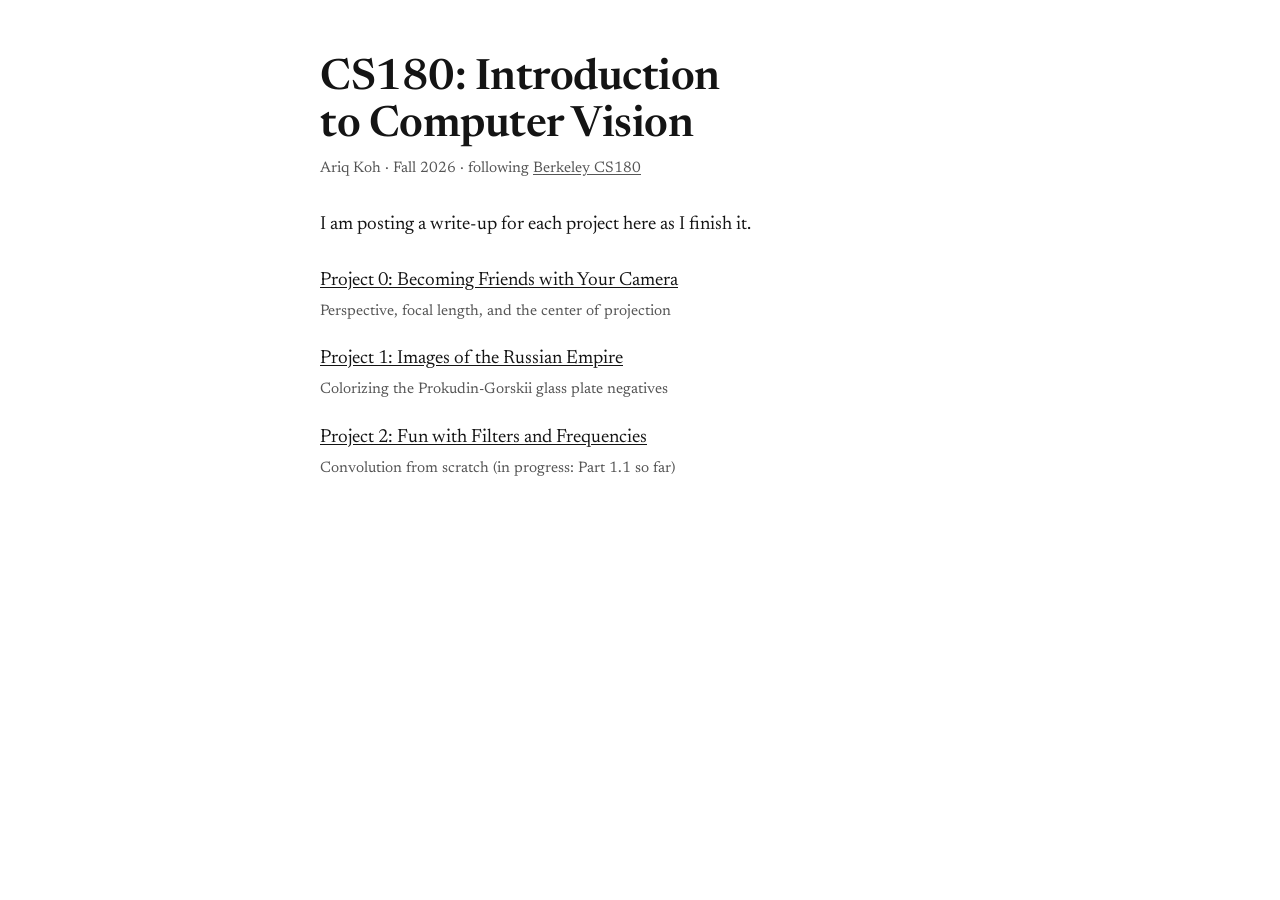
==== index.html @ 40326b18 "1,1 page" ====
<!doctype html>
<html lang="en">
<head>
<meta charset="utf-8">
<meta name="viewport" content="width=device-width, initial-scale=1">
<title>CS180: Introduction to Computer Vision</title>
<meta name="description" content="Project write-ups for CS180 Introduction to Computer Vision, Fall 2026.">
<link rel="preconnect" href="https://fonts.googleapis.com">
<link rel="preconnect" href="https://fonts.gstatic.com" crossorigin>
<link rel="stylesheet" href="https://fonts.googleapis.com/css2?family=Newsreader:ital,opsz,wght@0,6..72,400;0,6..72,600;1,6..72,400&display=swap">
<link rel="stylesheet" href="styles.css">
</head>
<body>
<main class="doc">

  <h1>CS180: Introduction to Computer Vision</h1>
  <p class="sub">
    Ariq Koh · Fall 2026 · 
    following <a href="https://cal-cs180.github.io/fa26/">Berkeley CS180</a>
  </p>

  <p>I am posting a write-up for each project here as I finish it.</p>

  <ul class="projlist">
    <li>
      <a href="proj0/">Project 0: Becoming Friends with Your Camera</a><br>
      <span class="sub">Perspective, focal length, and the center of projection</span>
    </li>
    <li>
      <a href="proj1/">Project 1: Images of the Russian Empire</a><br>
      <span class="sub">Colorizing the Prokudin-Gorskii glass plate negatives</span>
    </li>
    <li>
      <a href="proj2/">Project 2: Fun with Filters and Frequencies</a><br>
      <span class="sub">Convolution from scratch (in progress: Part 1.1 so far)</span>
    </li>
  </ul>

</main>
</body>
</html>
---- styles.css ----
/* CS180 coursework — plain document. Newsreader, black on white, no chrome. */

*, *::before, *::after { box-sizing: border-box; }
html { -webkit-text-size-adjust: 100%; }

body {
  margin: 0;
  background: #fff;
  color: #141414;
  font-family: "Newsreader", Charter, Cambria, Georgia, "Times New Roman", serif;
  font-optical-sizing: auto;
  font-size: 19px;
  line-height: 1.58;
}

.doc {
  max-width: 54rem;
  margin: 0 auto;
  padding: 3.5rem 1.25rem 6rem;
}
.doc > *        { max-width: 40rem; margin-inline: auto; }
.doc > figure   { max-width: 54rem; }
.doc > figure.narrow { max-width: 34rem; }
.doc > .gif     { max-width: 560px; }

h1 {
  font-size: clamp(2.1rem, 6vw, 2.7rem);
  font-weight: 600;
  line-height: 1.08;
  letter-spacing: -0.011em;
  text-wrap: balance;
  margin: 0 0 .5rem;
}
h2 {
  font-size: 1.5rem;
  font-weight: 600;
  line-height: 1.15;
  text-wrap: balance;
  margin: 3.2rem 0 .4rem;
  padding-top: 1.5rem;
  border-top: 1px solid #ddd;
}
p  { margin: 0 0 1rem; }

a { color: inherit; text-decoration: underline; text-underline-offset: 2px; }
a:hover { text-decoration-thickness: 2px; }

.sub   { color: #555; font-size: .95rem; margin-block: 0 1.8rem; }
.toc   { color: #555; font-size: .95rem; margin-block: 1.8rem 0; }
.toc .nb { white-space: nowrap; }
.setup { color: #555; margin-block: .5rem 1.3rem; }

figure { margin: 2.2rem auto; }
figure img { display: block; width: 100%; height: auto; }
.pair { display: grid; grid-template-columns: 1fr 1fr; gap: .55rem; }
figcaption { font-size: .87rem; color: #555; margin-top: .55rem; }
figcaption b { color: #141414; font-weight: 600; }

.stills { display: grid; grid-template-columns: repeat(6, 1fr); gap: .45rem; margin: 1.7rem auto 0; }
.stills figure { margin: 0; }

.projlist { list-style: none; padding: 0; margin-block: 1.6rem 0; }
.projlist li { margin: 0 0 1.15rem; }

@media (max-width: 640px) {
  body { font-size: 18px; }
  .pair   { grid-template-columns: 1fr; }
  .stills { grid-template-columns: repeat(3, 1fr); }
}

@media print {
  body { font-size: 11pt; color: #000; }
  .doc { padding: 0; }
  h2 { border-color: #999; }
  a { color: #000; }
  figure, .pair { break-inside: avoid; }
}
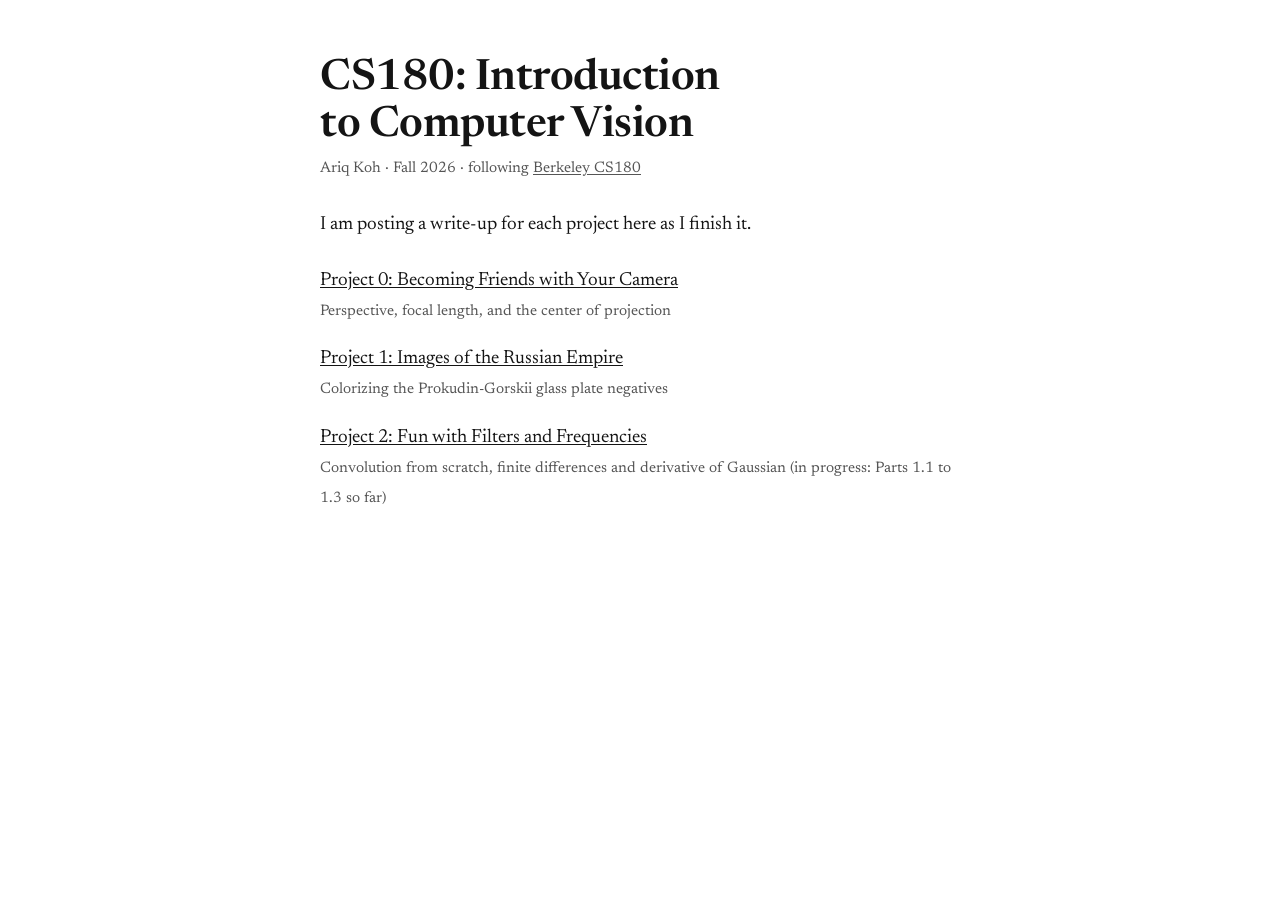
==== commit b3996879: "proj2 part 1" ====
--- a/index.html
+++ b/index.html
@@ -32,7 +32,7 @@
     </li>
     <li>
       <a href="proj2/">Project 2: Fun with Filters and Frequencies</a><br>
-      <span class="sub">Convolution from scratch (in progress: Part 1.1 so far)</span>
+      <span class="sub">Convolution from scratch, finite differences and derivative of Gaussian (in progress: Parts 1.1 to 1.3 so far)</span>
     </li>
   </ul>
 
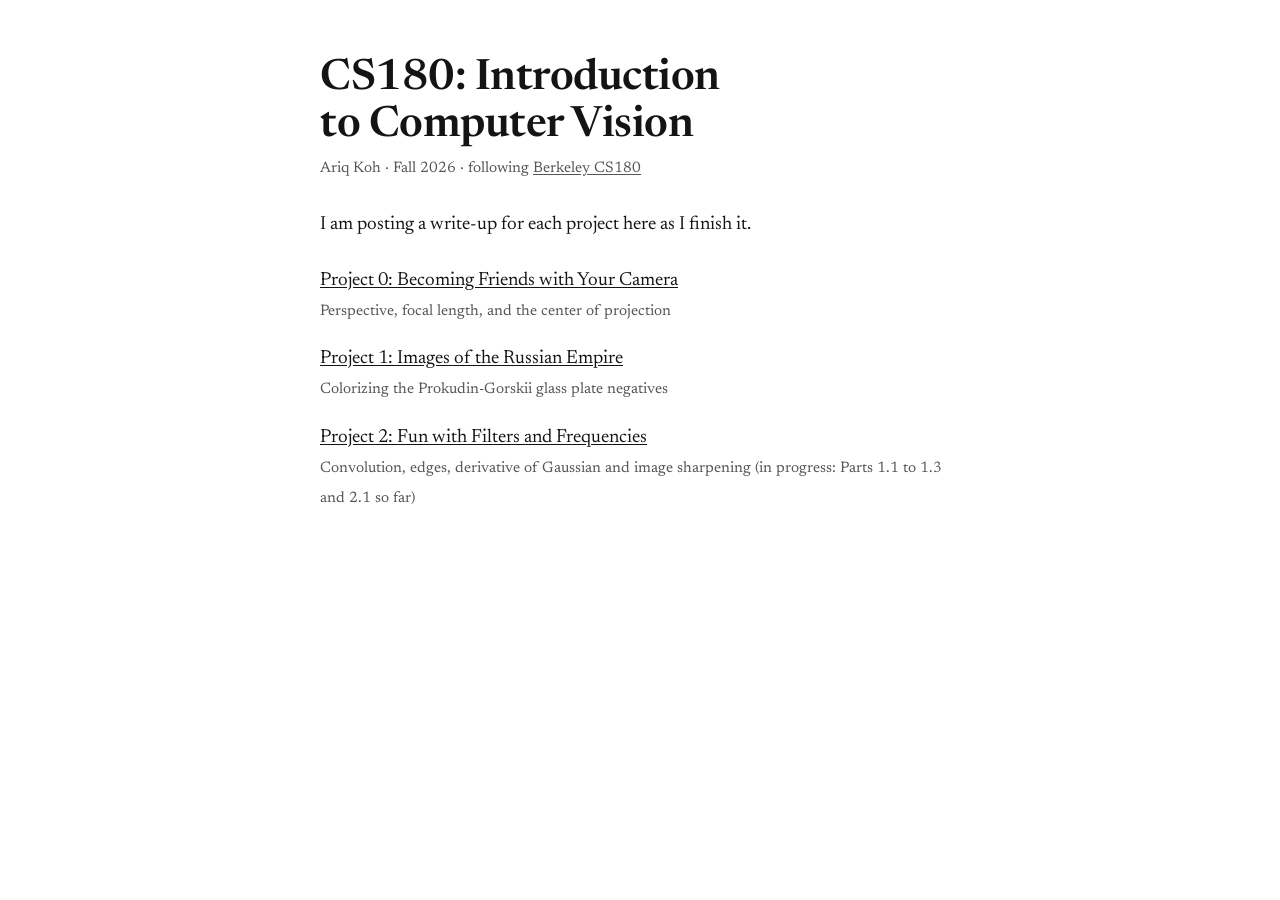
==== commit bf163b8e: "part 2.1" ====
--- a/index.html
+++ b/index.html
@@ -32,7 +32,7 @@
     </li>
     <li>
       <a href="proj2/">Project 2: Fun with Filters and Frequencies</a><br>
-      <span class="sub">Convolution from scratch, finite differences and derivative of Gaussian (in progress: Parts 1.1 to 1.3 so far)</span>
+      <span class="sub">Convolution, edges, derivative of Gaussian and image sharpening (in progress: Parts 1.1 to 1.3 and 2.1 so far)</span>
     </li>
   </ul>
 
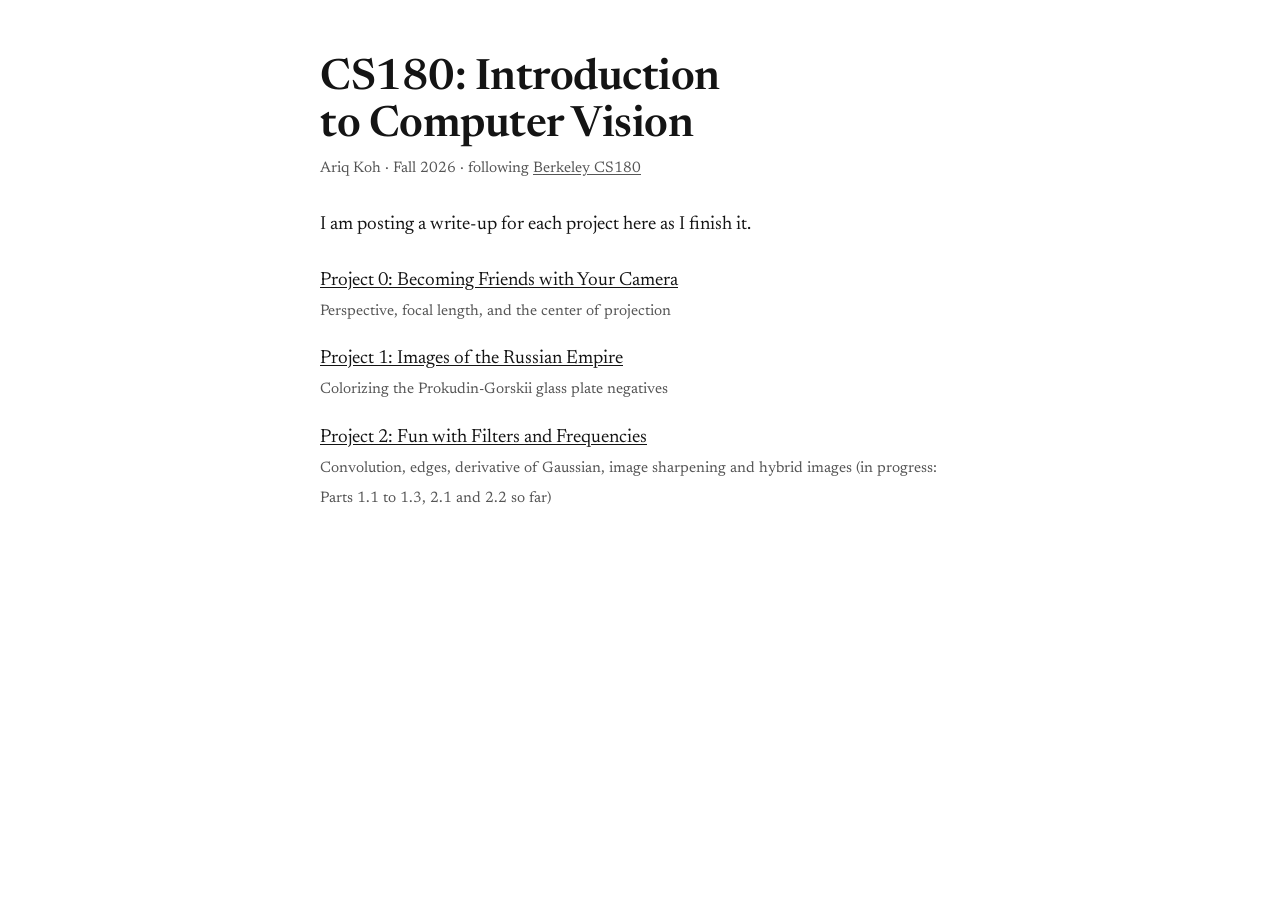
==== commit 9d7c6179: "2.2" ====
--- a/index.html
+++ b/index.html
@@ -32,7 +32,7 @@
     </li>
     <li>
       <a href="proj2/">Project 2: Fun with Filters and Frequencies</a><br>
-      <span class="sub">Convolution, edges, derivative of Gaussian and image sharpening (in progress: Parts 1.1 to 1.3 and 2.1 so far)</span>
+      <span class="sub">Convolution, edges, derivative of Gaussian, image sharpening and hybrid images (in progress: Parts 1.1 to 1.3, 2.1 and 2.2 so far)</span>
     </li>
   </ul>
 
--- a/styles.css
+++ b/styles.css
@@ -21,7 +21,7 @@
 .doc > *        { max-width: 40rem; margin-inline: auto; }
 .doc > figure   { max-width: 54rem; }
 .doc > figure.narrow { max-width: 34rem; }
-.doc > .gif     { max-width: 560px; }
+.doc > .gif     { max-width: 420px; }
 
 h1 {
   font-size: clamp(2.1rem, 6vw, 2.7rem);
@@ -64,7 +64,6 @@
 
 @media (max-width: 640px) {
   body { font-size: 18px; }
-  .pair   { grid-template-columns: 1fr; }
   .stills { grid-template-columns: repeat(3, 1fr); }
 }
 
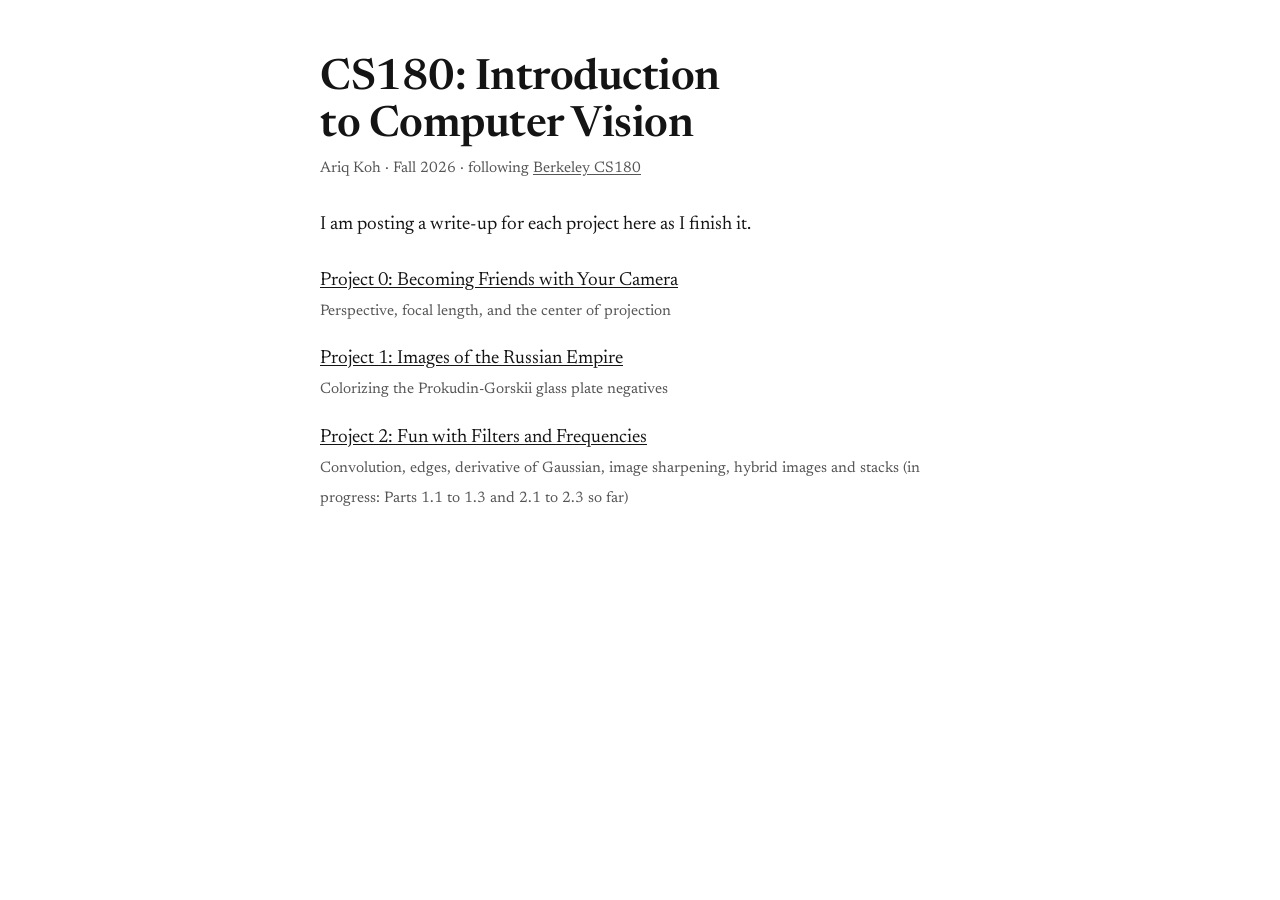
==== commit 18eca0fe: "oraple and pikazard" ====
--- a/index.html
+++ b/index.html
@@ -32,7 +32,7 @@
     </li>
     <li>
       <a href="proj2/">Project 2: Fun with Filters and Frequencies</a><br>
-      <span class="sub">Convolution, edges, derivative of Gaussian, image sharpening and hybrid images (in progress: Parts 1.1 to 1.3, 2.1 and 2.2 so far)</span>
+      <span class="sub">Convolution, edges, derivative of Gaussian, image sharpening, hybrid images and stacks (in progress: Parts 1.1 to 1.3 and 2.1 to 2.3 so far)</span>
     </li>
   </ul>
 
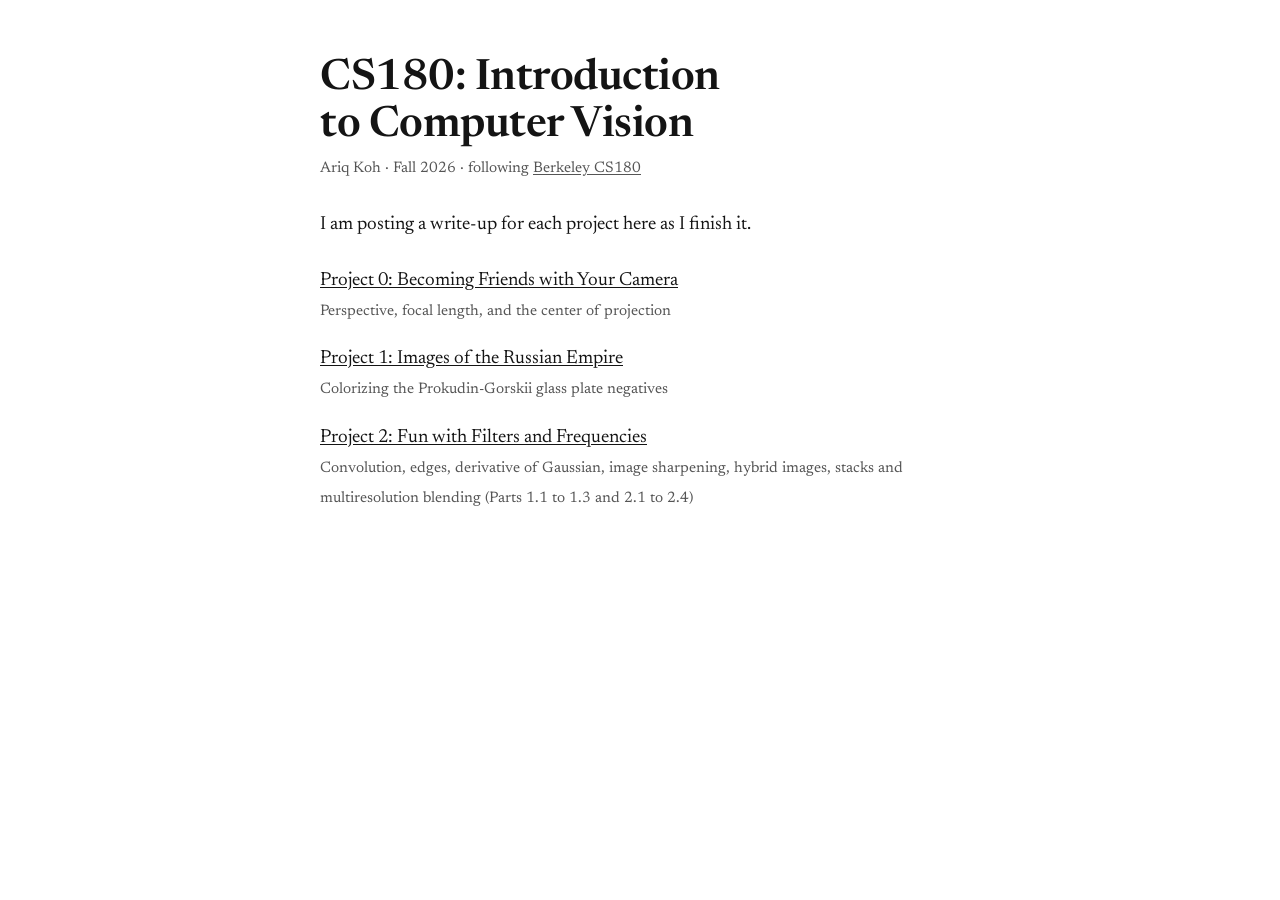
==== commit 02e0c3f0: "meme blend" ====
--- a/index.html
+++ b/index.html
@@ -32,7 +32,7 @@
     </li>
     <li>
       <a href="proj2/">Project 2: Fun with Filters and Frequencies</a><br>
-      <span class="sub">Convolution, edges, derivative of Gaussian, image sharpening, hybrid images and stacks (in progress: Parts 1.1 to 1.3 and 2.1 to 2.3 so far)</span>
+      <span class="sub">Convolution, edges, derivative of Gaussian, image sharpening, hybrid images, stacks and multiresolution blending (Parts 1.1 to 1.3 and 2.1 to 2.4)</span>
     </li>
   </ul>
 
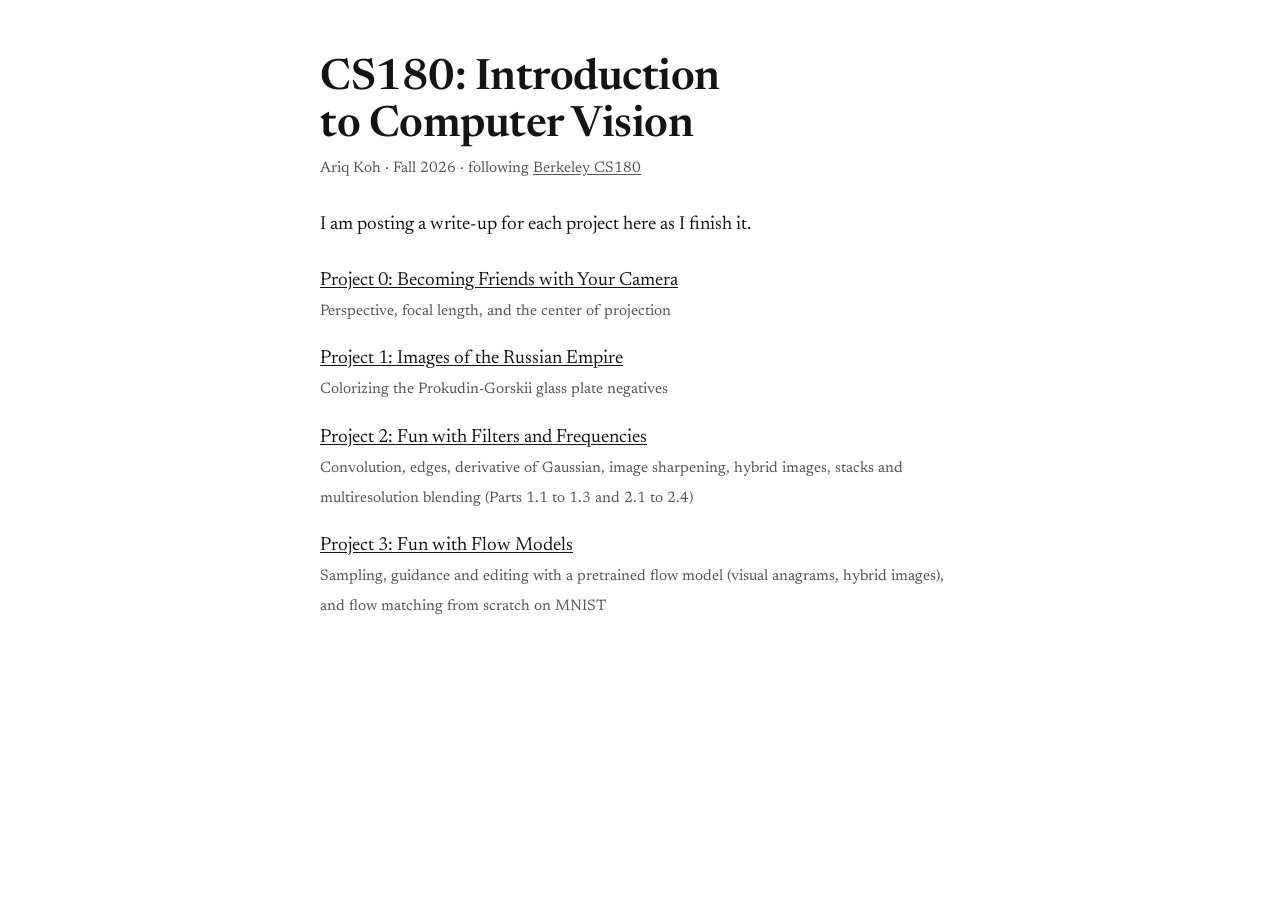
==== commit 89f878b1: "proj3 page Co-Authored-By: Claude Sonnet 5.5 <noreply@anthropic.com>" ====
--- a/index.html
+++ b/index.html
@@ -34,6 +34,10 @@
       <a href="proj2/">Project 2: Fun with Filters and Frequencies</a><br>
       <span class="sub">Convolution, edges, derivative of Gaussian, image sharpening, hybrid images, stacks and multiresolution blending (Parts 1.1 to 1.3 and 2.1 to 2.4)</span>
     </li>
+    <li>
+      <a href="proj3/">Project 3: Fun with Flow Models</a><br>
+      <span class="sub">Sampling, guidance and editing with a pretrained flow model (visual anagrams, hybrid images), and flow matching from scratch on MNIST</span>
+    </li>
   </ul>
 
 </main>
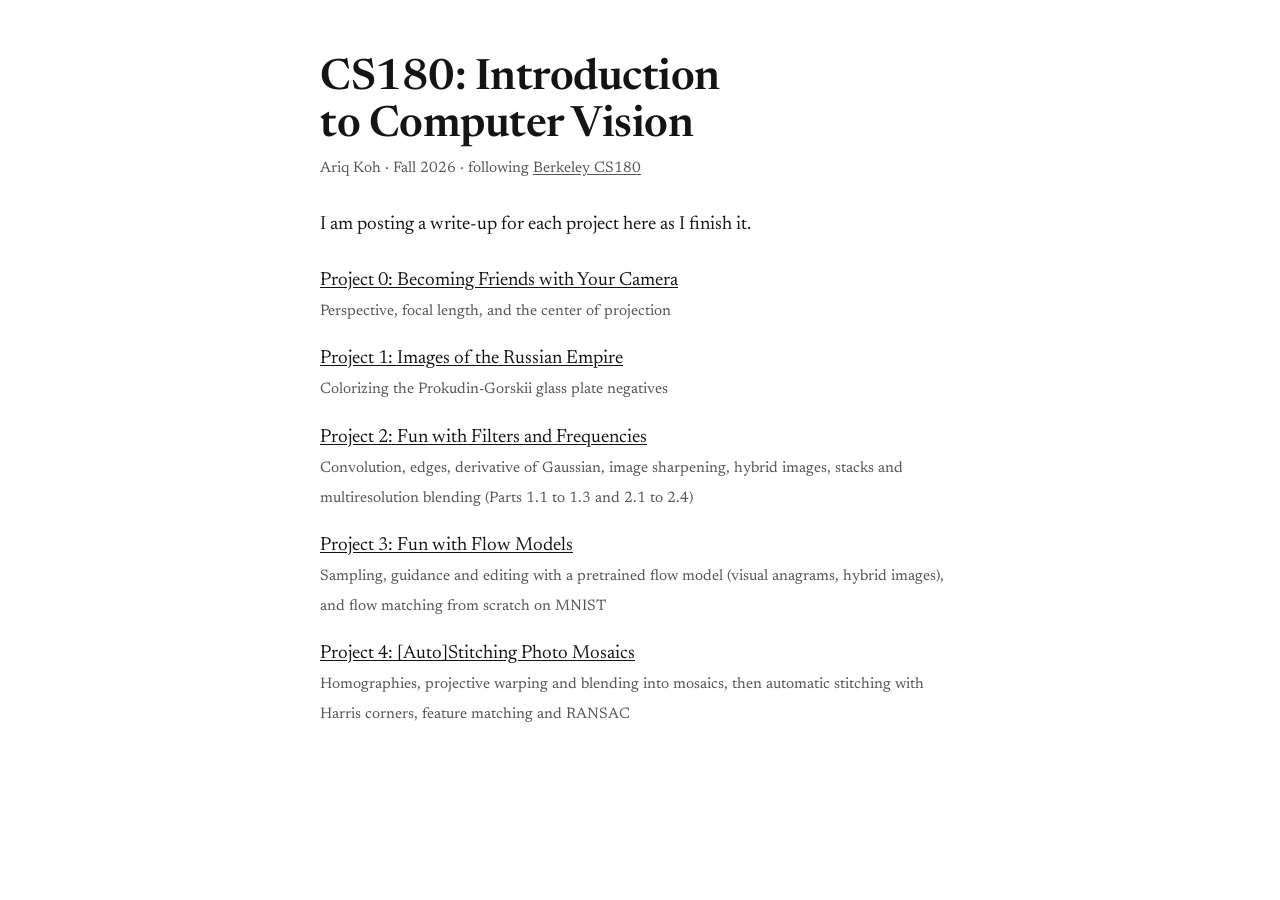
==== commit 60607499: "proj4 part A: homographies, warping and mosaics Co-Authored-By: Claude Sonnet 5.5 <noreply@anthropic" ====
--- a/index.html
+++ b/index.html
@@ -38,6 +38,10 @@
       <a href="proj3/">Project 3: Fun with Flow Models</a><br>
       <span class="sub">Sampling, guidance and editing with a pretrained flow model (visual anagrams, hybrid images), and flow matching from scratch on MNIST</span>
     </li>
+    <li>
+      <a href="proj4/">Project 4: [Auto]Stitching Photo Mosaics</a><br>
+      <span class="sub">Homographies, projective warping and blending into mosaics, then automatic stitching with Harris corners, feature matching and RANSAC</span>
+    </li>
   </ul>
 
 </main>
